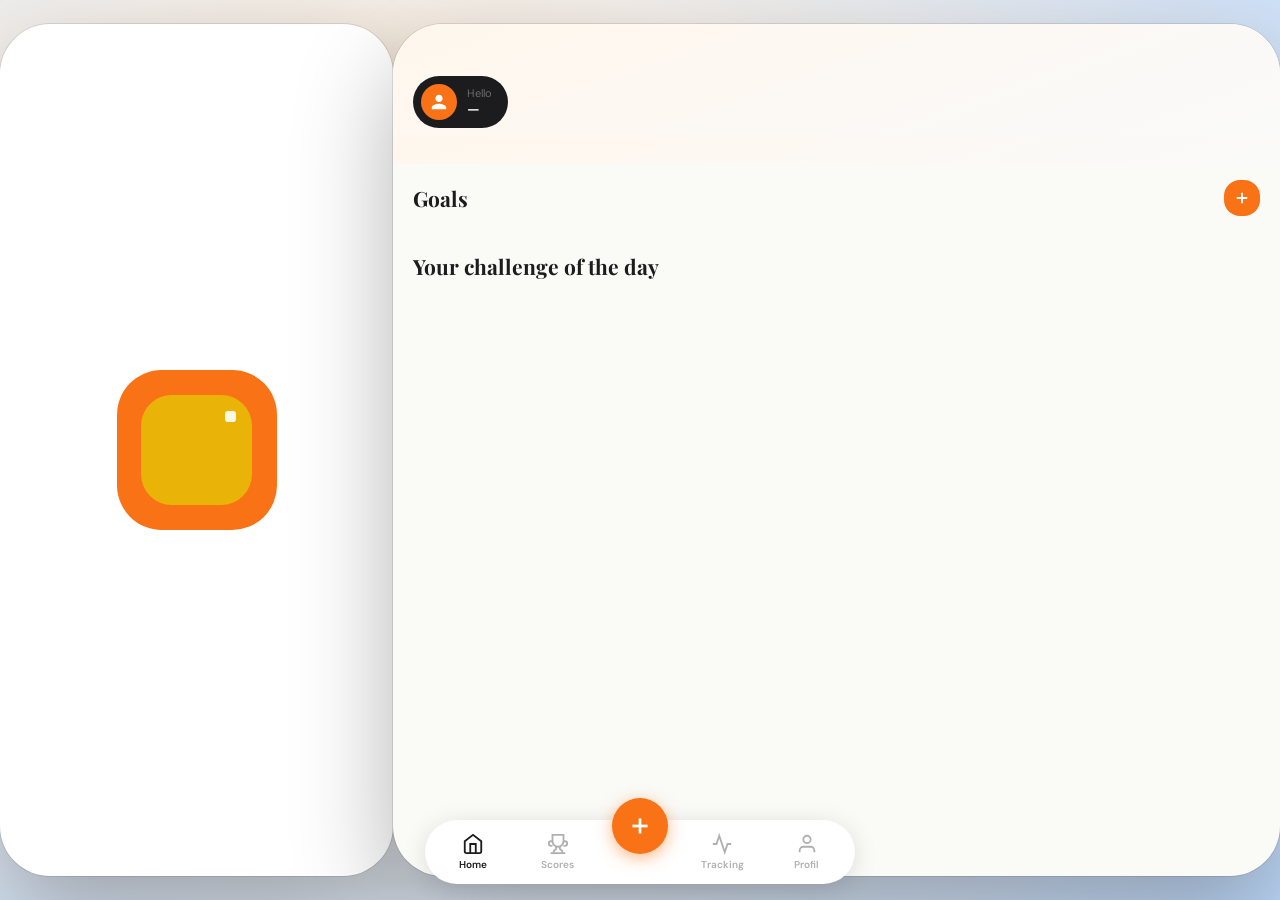
==== app/index.html @ 183f869c "Fix scroll Add tab + réorganisation formulaire challenge - Ordre : Nom → Suggestions → Type → Durée " ====
<!DOCTYPE html>
<html lang="fr">
<head>
  <meta charset="UTF-8"/>
  <meta name="viewport" content="width=device-width, initial-scale=1.0, maximum-scale=1.0, user-scalable=no"/>
  <title>Perfect Day</title>
  <link rel="icon" type="image/svg+xml" href="../favicon.svg"/>
  <link rel="preconnect" href="https://fonts.googleapis.com"/>
  <link rel="preconnect" href="https://fonts.gstatic.com" crossorigin/>
  <link href="https://fonts.googleapis.com/css2?family=Playfair+Display:ital,wght@0,700;1,400&family=DM+Sans:wght@400;500;600&display=swap" rel="stylesheet"/>
  <link rel="stylesheet" href="style.css"/>
</head>
<body>

  <!-- ── SPLASH ── -->
  <div id="splash" class="screen active">
    <div class="splash-sun">
      <div class="splash-inner"><div class="splash-dot"></div></div>
    </div>
  </div>

  <!-- ── ONBOARDING ── -->
  <div id="onboarding" class="screen">
    <div class="ob-wrap">
      <div class="ob-logo">
        <div class="mini-sun"><div class="mini-inner"><div class="mini-dot"></div></div></div>
        <span>Perfect day</span>
      </div>
      <h1 class="ob-title">What did you<br>want to track?</h1>
      <p class="ob-sub">Choose some challenges</p>
      <div class="cat-grid" id="cat-grid"></div>
      <div class="ob-name-row">
        <input type="text" id="ob-name" class="app-input" placeholder="Ton prénom"/>
      </div>
      <button class="btn-dark-full" id="ob-next" disabled>Commencer →</button>
    </div>
  </div>

  <!-- ── APP ── -->
  <div id="app" class="screen">

    <!-- HOME TAB -->
    <div id="tab-home" class="tab active">
      <div class="app-scroll">
        <div class="home-header">
          <div class="user-pill" id="user-pill">
            <div class="user-avatar">
              <svg width="18" height="18" viewBox="0 0 24 24" fill="currentColor"><path d="M12 12c2.7 0 4.8-2.1 4.8-4.8S14.7 2.4 12 2.4 7.2 4.5 7.2 7.2 9.3 12 12 12zm0 2.4c-3.2 0-9.6 1.6-9.6 4.8v2.4h19.2v-2.4c0-3.2-6.4-4.8-9.6-4.8z"/></svg>
            </div>
            <div>
              <div class="user-hello">Hello</div>
              <div class="user-name" id="user-name-display">—</div>
            </div>
          </div>
        </div>
        <div class="week-strip" id="week-strip"></div>
        <div class="section">
          <div class="section-row">
            <h2 class="section-title">Goals</h2>
            <button class="add-icon-btn" id="add-goal-btn">
              <svg width="18" height="18" viewBox="0 0 24 24" fill="none" stroke="currentColor" stroke-width="2.5"><line x1="12" y1="5" x2="12" y2="19"/><line x1="5" y1="12" x2="19" y2="12"/></svg>
            </button>
          </div>
          <div id="goals-list"></div>
        </div>
        <div class="section">
          <h2 class="section-title">Your challenge of the day</h2>
          <div id="challenges-home-list"></div>
        </div>
        <div style="height:90px"></div>
      </div>
    </div>

    <!-- ADD TAB -->
    <div id="tab-add" class="tab">
      <div class="app-scroll">
        <div class="add-header">
          <h2 class="page-title">Add a challenge</h2>
        </div>
        <div class="cat-grid" id="add-cat-grid"></div>
        <div id="add-form" class="add-form hidden">
          <!-- 1. Nom -->
          <h3 class="form-label">Nom du challenge</h3>
          <input type="text" id="new-name" class="app-input" placeholder="Ex: Méditation"/>
          <!-- 2. Suggestions -->
          <div id="add-suggestions" class="suggestions-wrap hidden"></div>
          <!-- 3. Type / sous-type -->
          <div id="add-subtype-wrap" class="hidden">
            <h3 class="form-label">Type</h3>
            <div class="subtype-chips" id="add-subtype-chips"></div>
          </div>
          <!-- 4. Durée optionnelle -->
          <div id="add-duration-wrap" class="hidden">
            <div class="dur-toggle-row">
              <h3 class="form-label">Durée par session</h3>
              <button type="button" class="dur-remove-btn" id="dur-remove">✕</button>
            </div>
            <div class="counter-row">
              <button type="button" class="counter-btn" id="dur-minus">−</button>
              <input type="number" class="counter-val" id="dur-val" value="20" min="1" max="240"/>
              <button type="button" class="counter-btn" id="dur-plus">+</button>
            </div>
            <div class="target-presets" id="dur-presets">
              <button class="preset-btn" data-mins="5">5 min</button>
              <button class="preset-btn" data-mins="10">10 min</button>
              <button class="preset-btn" data-mins="20">20 min</button>
              <button class="preset-btn" data-mins="30">30 min</button>
              <button class="preset-btn" data-mins="60">1 h</button>
            </div>
          </div>
          <button type="button" class="btn-add-opt hidden" id="dur-add-btn">+ Ajouter une durée</button>
          <!-- 5. Heure de coucher (sommeil uniquement) -->
          <div id="add-bedtime-wrap" class="hidden">
            <h3 class="form-label">Heure de coucher cible</h3>
            <input type="time" id="add-bedtime" class="app-input time-input" value="22:30"/>
          </div>
          <!-- 6. Jours cibles -->
          <h3 class="form-label">Jours cibles</h3>
          <div class="counter-row">
            <button type="button" class="counter-btn" id="t-minus">−</button>
            <input type="number" class="counter-val" id="t-val" value="365" min="1" max="3650"/>
            <button type="button" class="counter-btn" id="t-plus">+</button>
          </div>
          <div class="target-presets" id="t-presets">
            <button class="preset-btn" data-days="7">1 sem.</button>
            <button class="preset-btn" data-days="30">1 mois</button>
            <button class="preset-btn" data-days="365">1 an</button>
          </div>
          <button class="btn-orange-full" id="save-challenge">Ajouter le challenge</button>
        </div>
        <div style="height:120px"></div>
      </div>
    </div>

    <!-- SCORES TAB -->
    <div id="tab-scores" class="tab">
      <div class="app-scroll">
        <div class="add-header">
          <h2 class="page-title">Scoreboard</h2>
        </div>
        <div class="scoreboard-wrap">
          <div class="score-header">
            <div class="score-left">
              <div class="score-big" id="my-score-num">—</div>
              <div class="score-caption">Score global</div>
            </div>
            <button class="btn-share" id="share-score-btn">📤 Partager</button>
          </div>
          <div class="leaderboard-title">Classement</div>
          <div id="leaderboard"></div>
          <button class="btn-add-friend" id="add-friend-btn">+ Ajouter un ami</button>
        </div>
        <div style="height:90px"></div>
      </div>
    </div>

    <!-- TRACKING TAB -->
    <div id="tab-tracking" class="tab">
      <div class="app-scroll">
        <div class="add-header">
          <h2 class="page-title">Tracking</h2>
        </div>
        <div id="tracking-list"></div>
        <div style="height:90px"></div>
      </div>
    </div>

    <!-- PROFILE TAB -->
    <div id="tab-profile" class="tab">
      <div class="app-scroll">
        <div class="profile-wrap">
          <div class="profile-avatar-big">
            <svg width="40" height="40" viewBox="0 0 24 24" fill="white"><path d="M12 12c2.7 0 4.8-2.1 4.8-4.8S14.7 2.4 12 2.4 7.2 4.5 7.2 7.2 9.3 12 12 12zm0 2.4c-3.2 0-9.6 1.6-9.6 4.8v2.4h19.2v-2.4c0-3.2-6.4-4.8-9.6-4.8z"/></svg>
          </div>
          <div class="profile-name" id="profile-name-display">—</div>
          <div class="profile-stats" id="profile-stats"></div>
          <div class="profile-actions">
            <button class="btn-outline-sm" id="edit-name-btn">Modifier le prénom</button>
            <button class="btn-danger-sm" id="reset-btn">Réinitialiser</button>
          </div>
        </div>
      </div>
    </div>

    <!-- BOTTOM NAV -->
    <nav class="bottom-nav">
      <button class="nav-btn active" data-tab="tab-home">
        <svg width="22" height="22" viewBox="0 0 24 24" fill="none" stroke="currentColor" stroke-width="2"><path d="M3 9l9-7 9 7v11a2 2 0 0 1-2 2H5a2 2 0 0 1-2-2z"/><polyline points="9 22 9 12 15 12 15 22"/></svg>
        <span>Home</span>
      </button>
      <button class="nav-btn" data-tab="tab-scores">
        <svg width="22" height="22" viewBox="0 0 24 24" fill="none" stroke="currentColor" stroke-width="2"><path d="M6 9H4.5a2.5 2.5 0 0 0 0 5H6"/><path d="M18 9h1.5a2.5 2.5 0 0 1 0 5H18"/><path d="M4 22h16"/><path d="M10 14.66V17c0 .55-.47.98-.97 1.21C7.85 18.75 7 20.24 7 22"/><path d="M14 14.66V17c0 .55.47.98.97 1.21C16.15 18.75 17 20.24 17 22"/><path d="M18 2H6v7a6 6 0 0 0 12 0V2z"/></svg>
        <span>Scores</span>
      </button>
      <div class="nav-fab-slot">
        <button class="nav-fab" id="nav-fab">
          <svg width="26" height="26" viewBox="0 0 24 24" fill="none" stroke="white" stroke-width="2.5"><line x1="12" y1="5" x2="12" y2="19"/><line x1="5" y1="12" x2="19" y2="12"/></svg>
        </button>
      </div>
      <button class="nav-btn" data-tab="tab-tracking">
        <svg width="22" height="22" viewBox="0 0 24 24" fill="none" stroke="currentColor" stroke-width="2"><polyline points="22 12 18 12 15 21 9 3 6 12 2 12"/></svg>
        <span>Tracking</span>
      </button>
      <button class="nav-btn" data-tab="tab-profile">
        <svg width="22" height="22" viewBox="0 0 24 24" fill="none" stroke="currentColor" stroke-width="2"><path d="M20 21v-2a4 4 0 0 0-4-4H8a4 4 0 0 0-4 4v2"/><circle cx="12" cy="7" r="4"/></svg>
        <span>Profil</span>
      </button>
    </nav>
  </div>

  <!-- GOAL MODAL -->
  <div id="goal-modal" class="modal-overlay hidden">
    <div class="modal-sheet">
      <div class="modal-handle"></div>
      <h3 class="modal-title">Add a goal</h3>
      <div class="cat-grid small" id="goal-cat-grid"></div>
      <input type="text" id="goal-name" class="app-input" placeholder="Nom du goal"/>
      <div class="counter-row">
        <button type="button" class="counter-btn" id="g-minus">−</button>
        <input type="number" class="counter-val" id="g-val" value="365" min="1" max="3650"/>
        <button type="button" class="counter-btn" id="g-plus">+</button>
      </div>
      <div class="target-presets" id="g-presets">
        <button class="preset-btn" data-days="7">1 sem.</button>
        <button class="preset-btn" data-days="30">1 mois</button>
        <button class="preset-btn" data-days="365">1 an</button>
      </div>
      <button class="btn-orange-full" id="save-goal">Ajouter le goal</button>
      <button class="btn-ghost" id="close-modal">Annuler</button>
    </div>
  </div>

  <script src="app.js"></script>
</body>
</html>
---- app/style.css ----
/* ═══════════════════════════════════════
   PERFECT DAY — APP CSS
═══════════════════════════════════════ */

*, *::before, *::after { box-sizing: border-box; margin: 0; padding: 0; }

:root {
  --orange:   #F97316;
  --orange-d: #EA580C;
  --orange-l: #FED7AA;
  --yellow:   #EAB308;
  --yellow-l: #FEF08A;
  --amber:    #FBBF24;
  --cream:    #FEF9E7;
  --white:    #FFFFFF;
  --dark:     #1C1C1E;
  --dark2:    #2C2C2E;
  --gray:     #6B6B6B;
  --gray-l:   #EDE9E3;
  --bg:       #FFFFFF;
  --bg-off:    #FAFAF7;
  --bg-warm:   #F5F0EB;
  --bg-orange: #FFF5EE;
  --border:    #E8E4DD;

  --c-blue:   #2563EB; --c-blue-bg:   #BFDBFE;
  --c-green:  #16A34A; --c-green-bg:  #BBFFD5;
  --c-red:    #DC2626; --c-red-bg:    #FFC9C9;
  --c-yellow: #CA8A04; --c-yellow-bg: #FEF08A;
  --c-purple: #7C3AED; --c-purple-bg: #E9D5FF;
  --c-pink:   #DB2777; --c-pink-bg:   #FCE7F3;

  --font-serif: 'Playfair Display', Georgia, serif;
  --font-sans:  'DM Sans', system-ui, sans-serif;

  --r:    18px;
  --r-sm:  8px;
  --r-md: 16px;
  --r-lg: 24px;
  --r-xl: 36px;

  --shadow-sm: 0 2px 8px rgba(0,0,0,0.06);
  --shadow-md: 0 8px 24px rgba(0,0,0,0.08);
  --shadow-lg: 0 16px 48px rgba(0,0,0,0.10);

  --ease-out: cubic-bezier(.16,1,.3,1);
  --ease-spring: cubic-bezier(.34,1.56,.64,1);
  --dur-fast:  0.12s;
  --dur-base:  0.2s;
  --dur-slow:  0.35s;
}

html { height: 100%; }

body {
  height: 100%;
  font-family: var(--font-sans);
  background: var(--bg-warm);
  color: var(--dark);
  overflow: hidden;
  -webkit-font-smoothing: antialiased;
}

/* ══════════════════════════════════════════
   RESPONSIVE SHELL — phone frame on desktop
══════════════════════════════════════════ */
.screen {
  position: fixed;
  inset: 0;
  display: none;
  flex-direction: column;
}
.screen.active { display: flex; }

@media (min-width: 600px) {
  body { display: flex; align-items: center; justify-content: center; }

  .screen {
    position: relative;
    inset: auto;
    width: 393px;
    height: min(852px, 95vh);
    border-radius: 50px;
    overflow: hidden;
    box-shadow: 0 40px 100px rgba(0,0,0,0.3), 0 0 0 1px rgba(0,0,0,0.1);
    flex-shrink: 0;
  }
  .screen.active { display: flex; }

  body::before {
    content: '';
    position: fixed;
    inset: 0;
    background: radial-gradient(ellipse at 30% 40%, var(--orange-l) 0%, var(--bg-warm) 50%, var(--c-blue-bg) 100%);
    z-index: -1;
  }

  /* Sur desktop : pill ancré dans le cadre (position absolute sur #app) */
  .bottom-nav {
    position: absolute;
    left: 16px;
    right: 16px;
    bottom: 16px;
    width: auto;
    transform: none;
  }
}

/* ── SPLASH ── */
#splash {
  background: var(--white);
  align-items: center;
  justify-content: center;
}
.splash-sun {
  width: 160px; height: 160px;
  background: var(--orange);
  border-radius: 28%;
  display: flex; align-items: center; justify-content: center;
  animation: splash-pop 0.6s cubic-bezier(.34,1.56,.64,1) both;
}
.splash-inner {
  width: 69%; height: 69%;
  background: var(--yellow);
  border-radius: 28%;
  display: flex; align-items: flex-start; justify-content: flex-end;
  padding: 10%; box-sizing: border-box;
}
.splash-dot {
  width: 14%; height: 14%;
  background: var(--cream);
  border-radius: 28%; flex-shrink: 0;
}
@keyframes splash-pop {
  from { transform: scale(0.3) rotate(-10deg); opacity: 0; }
  to   { transform: scale(1)   rotate(0deg);   opacity: 1; }
}

/* ── ONBOARDING ── */
#onboarding {
  overflow-y: auto;
  background: var(--white);
}
.ob-wrap {
  max-width: 420px;
  width: 100%;
  margin: 0 auto;
  padding: 52px 24px 40px;
  display: flex;
  flex-direction: column;
  gap: 20px;
}
.ob-logo {
  display: flex; align-items: center; gap: 10px;
  font-family: var(--font-serif); font-weight: 700; font-size: 18px;
}
.mini-sun {
  width: 34px; height: 34px;
  background: var(--orange); border-radius: 28%;
  display: flex; align-items: center; justify-content: center;
}
.mini-inner {
  width: 69%; height: 69%; background: var(--yellow); border-radius: 28%;
  display: flex; align-items: flex-start; justify-content: flex-end;
  padding: 10%; box-sizing: border-box;
}
.mini-dot { width: 14%; height: 14%; background: var(--cream); border-radius: 28%; flex-shrink: 0; }

.ob-title {
  font-family: var(--font-serif);
  font-size: clamp(26px, 6vw, 38px);
  font-weight: 700; line-height: 1.1;
}
.ob-sub { font-size: 14px; color: var(--gray); margin-top: -10px; }
.ob-name-row { display: flex; flex-direction: column; gap: 8px; }

/* ── CATEGORY GRID ── */
.cat-grid {
  display: grid;
  grid-template-columns: repeat(3, 1fr);
  gap: 10px;
}
.cat-grid.small { grid-template-columns: repeat(4, 1fr); gap: 8px; }

.cat-item {
  background: var(--gray-l);
  border-radius: 16px;
  padding: 14px 8px;
  display: flex; flex-direction: column; align-items: center; gap: 6px;
  cursor: pointer;
  border: 2.5px solid transparent;
  transition: all 0.15s;
  user-select: none;
}
.cat-item:hover { transform: scale(1.03); }
.cat-item.selected { background: var(--orange-l); border-color: var(--orange); }
.cat-item .cat-emoji { font-size: 24px; }
.cat-item .cat-name  { font-size: 11px; font-weight: 600; text-align: center; }

/* ── INPUTS ── */
.app-input {
  width: 100%;
  padding: 14px 16px;
  border: 2px solid var(--border);
  border-radius: var(--r);
  font-size: 15px;
  font-family: var(--font-sans);
  outline: none;
  background: var(--white);
  transition: border-color 0.15s, box-shadow 0.15s;
}
.app-input:focus {
  border-color: var(--orange);
  box-shadow: 0 0 0 3px rgba(249,115,22,0.15);
}

/* ── BUTTONS ── */
.btn-dark-full {
  width: 100%; padding: 16px;
  background: var(--dark); color: var(--white);
  border: none; border-radius: var(--r);
  font-size: 16px; font-weight: 600; font-family: var(--font-sans);
  cursor: pointer;
  transition: background 0.15s, opacity 0.15s, transform 0.1s;
}
.btn-dark-full:disabled { opacity: 0.35; cursor: not-allowed; }
.btn-dark-full:not(:disabled):hover { background: var(--dark2); }
.btn-dark-full:not(:disabled):active { transform: scale(0.98); }

.btn-orange-full {
  width: 100%; padding: 16px;
  background: var(--orange); color: var(--white);
  border: none; border-radius: var(--r);
  font-size: 16px; font-weight: 600; font-family: var(--font-sans);
  cursor: pointer;
  transition: background 0.15s, transform 0.1s;
}
.btn-orange-full:hover  { background: var(--orange-d); }
.btn-orange-full:active { transform: scale(0.98); }

.btn-ghost {
  width: 100%; padding: 14px;
  background: transparent; color: var(--gray);
  border: none; font-size: 15px; font-family: var(--font-sans); cursor: pointer;
}
.btn-outline-sm {
  padding: 10px 20px; background: transparent; color: var(--dark);
  border: 2px solid var(--dark); border-radius: var(--r-md);
  font-size: 14px; font-family: var(--font-sans); cursor: pointer;
  transition: all 0.15s;
}
.btn-outline-sm:hover { background: var(--dark); color: white; }
.btn-danger-sm {
  padding: 10px 20px; background: transparent; color: var(--c-red);
  border: 2px solid var(--c-red); border-radius: var(--r-md);
  font-size: 14px; font-family: var(--font-sans); cursor: pointer;
  transition: all 0.15s;
}
.btn-danger-sm:hover { background: var(--c-red); color: white; }

/* ══════════════════════════════════════════
   APP SHELL
══════════════════════════════════════════ */
#app {
  display: flex;
  flex: 1;
  flex-direction: column;
  background: var(--bg-off);
  position: relative;
  overflow: hidden;
  min-height: 0;
}
.tab {
  display: none; flex: 1; min-height: 0; flex-direction: column;
}
.tab.active { display: flex; }
.app-scroll {
  flex: 1;
  min-height: 0;
  overflow-y: auto;
  -webkit-overflow-scrolling: touch;
}
.app-scroll::-webkit-scrollbar { width: 0; }

/* ── HOME HEADER ── */
.home-header {
  padding: 52px 20px 8px;
  background: linear-gradient(160deg, #FFF7ED 0%, #FAFAFA 100%);
}
.user-pill {
  display: inline-flex; align-items: center; gap: 10px;
  background: var(--dark); color: var(--white);
  border-radius: 50px;
  padding: 8px 16px 8px 8px;
}
.user-avatar {
  width: 36px; height: 36px;
  background: var(--orange); border-radius: 50%;
  display: flex; align-items: center; justify-content: center; color: white;
}
.user-hello { font-size: 11px; color: var(--gray); }
.user-name  { font-size: 14px; font-weight: 600; }

/* ── WEEK STRIP ── */
.week-strip {
  display: flex; gap: 6px;
  padding: 14px 20px;
  overflow-x: auto;
  background: linear-gradient(160deg, #FFF7ED 0%, #FAFAFA 100%);
}
.week-strip::-webkit-scrollbar { display: none; }
.day-pill {
  display: flex; flex-direction: column; align-items: center; gap: 4px;
  min-width: 42px;
}
.day-letter { font-size: 11px; font-weight: 600; color: var(--gray); text-transform: uppercase; }
.day-num {
  width: 38px; height: 38px; border-radius: 50%;
  background: var(--dark); color: white;
  display: flex; align-items: center; justify-content: center;
  font-size: 13px; font-weight: 700;
}
.day-pill.today .day-num {
  background: var(--orange);
  box-shadow: 0 4px 12px rgba(249,115,22,0.4);
}
.day-pill.past .day-num { background: var(--gray-l); color: var(--gray); }

/* ── SECTIONS ── */
.section { padding: 16px 20px 8px; }
.section-row {
  display: flex; align-items: center; justify-content: space-between;
  margin-bottom: 12px;
}
.section-title {
  font-family: var(--font-serif);
  font-size: 21px; font-weight: 700;
  margin-bottom: 12px;
}
.section-row .section-title { margin-bottom: 0; }
.add-icon-btn {
  width: 36px; height: 36px;
  background: var(--orange); color: white;
  border: none; border-radius: var(--r-md);
  cursor: pointer; display: flex; align-items: center; justify-content: center;
  transition: background 0.15s, transform 0.1s;
}
.add-icon-btn:hover  { background: var(--orange-d); }
.add-icon-btn:active { transform: scale(0.92); }

/* ══════════════════════════════════════════
   CHALLENGE CARDS — flashy colors
══════════════════════════════════════════ */
.challenge-row {
  position: relative;
  border-radius: 16px;
  overflow: hidden;
  margin-bottom: 10px;
}
.challenge-swipe-del {
  position: absolute;
  right: 0; top: 0; bottom: 0;
  width: 80px; display: flex;
}
.ch-del-btn {
  flex: 1; border: none; cursor: pointer;
  background: var(--c-red); color: white;
  display: flex; flex-direction: column;
  align-items: center; justify-content: center; gap: 3px;
  font-family: var(--font-sans); font-size: 11px; font-weight: 700;
  transition: filter 0.15s;
}
.ch-del-btn:hover { filter: brightness(0.9); }
.ch-del-icon { font-size: 18px; line-height: 1; }

.challenge-card {
  display: flex; align-items: center; gap: 12px;
  padding: 14px 16px;
  border-radius: 16px;
  margin-bottom: 0;
  transition: transform 0.28s var(--ease-out), box-shadow 0.12s;
  cursor: default;
  position: relative;
  overflow: hidden;
  will-change: transform;
}
.challenge-card:active { transform: scale(0.98); }

/* Fill layer — grows left to right via --fill CSS variable */
.challenge-card::before {
  content: '';
  position: absolute;
  left: 0; top: 0; bottom: 0;
  width: var(--fill, 0%);
  opacity: 0.32;
  transition: width 0.6s cubic-bezier(0.34, 1.4, 0.64, 1);
  pointer-events: none;
  z-index: 0;
}
.challenge-card > * { position: relative; z-index: 1; }

.challenge-card.color-blue   { background: var(--c-blue-bg);   }
.challenge-card.color-green  { background: var(--c-green-bg);  }
.challenge-card.color-red    { background: var(--c-red-bg);    }
.challenge-card.color-yellow { background: var(--c-yellow-bg); }
.challenge-card.color-purple { background: var(--c-purple-bg); }
.challenge-card.color-pink   { background: var(--c-pink-bg);   }
.challenge-card.done-today   { background: var(--c-green-bg); box-shadow: 0 0 0 2px var(--c-green); }
.challenge-card.is-complete  { background: var(--c-green-bg); box-shadow: 0 0 0 2px var(--c-green); }

.challenge-card.color-blue::before   { background: var(--c-blue);   }
.challenge-card.color-green::before  { background: var(--c-green);  }
.challenge-card.color-red::before    { background: var(--c-red);    }
.challenge-card.color-yellow::before { background: var(--c-yellow); }
.challenge-card.color-purple::before { background: var(--c-purple); }
.challenge-card.color-pink::before   { background: var(--c-pink);   }
.challenge-card.done-today::before   { background: var(--c-green);  }
.challenge-card.is-complete::before  { background: var(--c-green);  }

.ch-complete-badge { font-size: 20px; flex-shrink: 0; }

.ch-avatar {
  width: 44px; height: 44px;
  border-radius: 50%;
  background: rgba(0,0,0,0.1);
  display: flex; align-items: center; justify-content: center;
  font-size: 20px; flex-shrink: 0;
}
.ch-info { flex: 1; min-width: 0; }
.ch-name { font-size: 15px; font-weight: 700; }
.ch-subtitle { font-size: 11px; color: rgba(0,0,0,0.5); margin-top: 1px; font-weight: 500; }
.ch-prog { font-size: 12px; color: rgba(0,0,0,0.45); margin-top: 2px; }
.ch-action {
  width: 38px; height: 38px;
  border-radius: 50%;
  border: 2.5px solid rgba(0,0,0,0.2);
  background: rgba(255,255,255,0.6);
  display: flex; align-items: center; justify-content: center;
  cursor: pointer;
  font-size: 12px; font-weight: 800; color: rgba(0,0,0,0.5);
  flex-shrink: 0;
  transition: all 0.15s;
}
.ch-action.done {
  background: var(--dark);
  border-color: var(--dark);
  color: white;
}
.ch-action:not(.done):hover {
  background: rgba(255,255,255,0.9);
  transform: scale(1.1);
}

/* ── GOAL CARDS ── */
.goal-row {
  position: relative;
  border-radius: 16px;
  overflow: hidden;
  margin-bottom: 10px;
}

/* Swipe-reveal action buttons (hidden behind the card) */
.goal-swipe-actions {
  position: absolute;
  right: 0; top: 0; bottom: 0;
  width: 130px;
  display: flex;
}
.goal-swipe-pause,
.goal-swipe-delete {
  flex: 1;
  display: flex; flex-direction: column;
  align-items: center; justify-content: center;
  gap: 3px; border: none; cursor: pointer;
  font-family: var(--font-sans); font-size: 11px; font-weight: 700;
  color: white; letter-spacing: 0.02em;
  transition: filter 0.15s;
}
.goal-swipe-pause  { background: var(--c-yellow); }
.goal-swipe-delete { background: var(--c-red); }
.goal-swipe-pause:hover  { filter: brightness(0.9); }
.goal-swipe-delete:hover { filter: brightness(0.9); }
.goal-swipe-icon { font-size: 18px; line-height: 1; }

.goal-card {
  display: flex; align-items: center; gap: 12px;
  padding: 14px 16px;
  border-radius: 16px; margin-bottom: 0;
  background: white;
  border: none;
  border-left: 5px solid var(--orange);
  box-shadow: var(--shadow-sm);
  position: relative;
  overflow: hidden;
  transform: translateX(0);
  transition: transform 0.28s var(--ease-out);
  will-change: transform;
}
/* Fill layer — same pattern as challenge-card */
.goal-card::before {
  content: '';
  position: absolute; left: 0; top: 0; bottom: 0;
  width: var(--fill, 0%);
  opacity: 0.28;
  transition: width 0.55s cubic-bezier(0.34, 1.4, 0.64, 1);
  pointer-events: none; z-index: 0;
}
.goal-card > * { position: relative; z-index: 1; }

/* Category colours — same palette as challenge cards */
.goal-card.color-blue   { background: var(--c-blue-bg);   border-left-color: var(--c-blue); }
.goal-card.color-green  { background: var(--c-green-bg);  border-left-color: var(--c-green); }
.goal-card.color-red    { background: var(--c-red-bg);    border-left-color: var(--c-red); }
.goal-card.color-yellow { background: var(--c-yellow-bg); border-left-color: var(--c-yellow); }
.goal-card.color-purple { background: var(--c-purple-bg); border-left-color: var(--c-purple); }
.goal-card.color-pink   { background: var(--c-pink-bg);   border-left-color: var(--c-pink); }

.goal-card.color-blue::before   { background: var(--c-blue); }
.goal-card.color-green::before  { background: var(--c-green); }
.goal-card.color-red::before    { background: var(--c-red); }
.goal-card.color-yellow::before { background: var(--c-yellow); }
.goal-card.color-purple::before { background: var(--c-purple); }
.goal-card.color-pink::before   { background: var(--c-pink); }

.goal-card.color-blue   .goal-action { background: var(--c-blue); }
.goal-card.color-green  .goal-action { background: var(--c-green); }
.goal-card.color-red    .goal-action { background: var(--c-red); }
.goal-card.color-yellow .goal-action { background: var(--c-yellow); }
.goal-card.color-purple .goal-action { background: var(--c-purple); }
.goal-card.color-pink   .goal-action { background: var(--c-pink); }

.goal-row.is-paused .goal-card::before  { background: var(--c-yellow); }
.goal-row.is-complete .goal-card::before { background: var(--c-green); }
.goal-emoji { font-size: 22px; flex-shrink: 0; }
.goal-info  { flex: 1; min-width: 0; }
.goal-name  { font-size: 15px; font-weight: 700; }
.goal-prog  { font-size: 12px; color: var(--gray); margin-top: 2px; }
.goal-action {
  width: 34px; height: 34px; border-radius: 50%;
  border: none; color: white;
  font-size: 13px; font-weight: 800;
  cursor: pointer; display: flex; align-items: center; justify-content: center;
  flex-shrink: 0; transition: opacity 0.15s, transform 0.15s;
}
.goal-action:hover { opacity: 0.8; transform: scale(1.08); }
.goal-card.paused .goal-name,
.goal-card.paused .goal-prog { color: var(--gray); }

/* Paused goal — card click resumes, swipe shows only Delete */
.goal-row.is-paused .goal-swipe-pause { display: none; }
.goal-row.is-paused .goal-card {
  cursor: pointer;
  border-left-color: var(--c-yellow) !important;
  background: #FFFBEB !important;
  opacity: 0.75;
}

/* Completed goal — no pause option, only Delete */
.goal-row.is-complete .goal-swipe-pause { display: none; }
.goal-row.is-complete .goal-card {
  border-left-color: var(--c-green) !important;
  background: var(--c-green-bg) !important;
  cursor: default;
}
.goal-complete-badge {
  font-size: 20px; flex-shrink: 0;
}

/* Toast */
.toast {
  position: absolute;
  bottom: 90px; left: 50%;
  transform: translateX(-50%) translateY(0);
  background: var(--dark); color: white;
  padding: 11px 22px; border-radius: 50px;
  font-size: 14px; font-weight: 600;
  opacity: 0; z-index: 200; white-space: nowrap; pointer-events: none;
}
.toast.show { animation: toastSpring 0.5s cubic-bezier(0.34,1.56,0.64,1) forwards; }
.toast.hide { animation: toastOut 0.28s ease-in forwards; }


.btn-add-first-goal {
  width: 100%; padding: 16px;
  background: var(--dark); color: white;
  border: none; border-radius: var(--r-lg);
  font-family: var(--font-sans); font-size: 16px; font-weight: 600;
  cursor: pointer; letter-spacing: 0.01em;
  transition: background 0.15s, transform 0.1s;
}
.btn-add-first-goal:hover { background: var(--dark2); transform: scale(0.99); }

.empty-state {
  text-align: center; padding: 28px 20px;
  color: var(--gray); font-size: 14px;
  background: var(--gray-l); border-radius: 16px;
  border: 2px dashed var(--border);
}

/* ── ADD TAB ── */
.add-header { padding: 52px 20px 16px; }
.page-title { font-family: var(--font-serif); font-size: 28px; font-weight: 700; }
.add-form {
  padding: 0 20px;
  display: flex; flex-direction: column; gap: 16px;
}
.add-form.hidden { display: none; }
.form-label { font-size: 14px; font-weight: 700; color: var(--gray); text-transform: uppercase; letter-spacing: 0.05em; }
#add-cat-grid { padding: 0 20px 16px; }

/* ── COUNTER ── */
.counter-row {
  display: flex; align-items: center;
  justify-content: center; gap: 28px;
  padding: 8px 0;
}
.counter-btn {
  width: 48px; height: 48px; border-radius: 50%;
  border: none; background: var(--gray-l);
  font-size: 24px; cursor: pointer;
  display: flex; align-items: center; justify-content: center;
  transition: background 0.15s, transform 0.1s;
  font-weight: 300;
}
.counter-btn:hover  { background: var(--border); }
.counter-btn:active { transform: scale(0.9); }
.counter-val {
  font-family: var(--font-serif);
  font-size: 48px; font-weight: 700;
  width: 120px; text-align: center;
  color: var(--orange);
  border: none; background: transparent; outline: none;
  -moz-appearance: textfield;
}
.counter-val::-webkit-inner-spin-button,
.counter-val::-webkit-outer-spin-button { -webkit-appearance: none; }

.target-presets {
  display: flex;
  gap: 8px;
  justify-content: center;
  margin-top: -4px;
  padding-bottom: 4px;
}
.preset-btn {
  padding: 6px 16px;
  background: var(--gray-l);
  border: 1.5px solid transparent;
  border-radius: 20px;
  font-size: 13px; font-weight: 600;
  font-family: var(--font-sans);
  color: var(--dark);
  cursor: pointer;
  transition: background 0.15s, color 0.15s, border-color 0.15s;
}
.preset-btn:hover { background: var(--orange-l); color: var(--orange-d); }
.preset-btn.active { background: var(--orange-l); border-color: var(--orange); color: var(--orange-d); }

/* ══════════════════════════════════════════
   TRACKING — flashy progress cards
══════════════════════════════════════════ */
.tracking-card {
  margin: 0 20px 16px;
  border-radius: 20px; overflow: hidden;
  box-shadow: 0 4px 20px rgba(0,0,0,0.08);
}
.tracking-header {
  padding: 16px 18px;
  display: flex; align-items: center; gap: 12px;
  background: var(--dark); color: white;
}
.tracking-emoji { font-size: 22px; }
.tracking-name  { font-size: 16px; font-weight: 700; flex: 1; }
.tracking-pct   { font-size: 14px; font-weight: 700; color: var(--orange); }
.tracking-body  { padding: 18px; background: white; }
.progress-bar-big {
  height: 12px; background: var(--gray-l);
  border-radius: 6px; overflow: hidden; margin-bottom: 14px;
}
.progress-bar-fill {
  height: 100%; border-radius: 6px;
  background: linear-gradient(90deg, var(--orange) 0%, var(--amber) 100%);
  transition: width 0.6s ease;
}
.tracking-stats {
  display: grid; grid-template-columns: 1fr 1fr 1fr;
  gap: 10px;
}
.tracking-stat {
  background: var(--gray-l);
  border-radius: 12px; padding: 12px;
  text-align: center;
}
.tracking-stat-num {
  font-family: var(--font-serif);
  font-size: 22px; font-weight: 700; color: var(--dark);
  display: block;
}
.tracking-stat-label {
  font-size: 10px; color: var(--gray);
  text-transform: uppercase; letter-spacing: 0.05em;
  margin-top: 2px; display: block;
}

/* ══════════════════════════════════════════
   PROFILE
══════════════════════════════════════════ */
.profile-wrap {
  padding: 56px 24px 40px;
  display: flex; flex-direction: column; align-items: center; gap: 16px;
}
.profile-avatar-big {
  width: 88px; height: 88px; border-radius: 50%;
  background: linear-gradient(135deg, var(--orange) 0%, var(--amber) 100%);
  display: flex; align-items: center; justify-content: center;
  box-shadow: 0 8px 24px rgba(249,115,22,0.35);
}
.profile-name {
  font-family: var(--font-serif);
  font-size: 28px; font-weight: 700;
}
.profile-stats {
  display: grid; grid-template-columns: 1fr 1fr 1fr;
  gap: 12px; width: 100%; margin: 8px 0;
}
.stat-box {
  border-radius: 16px; padding: 18px 12px;
  text-align: center;
}
.stat-box:nth-child(1) { background: var(--c-blue-bg); }
.stat-box:nth-child(2) { background: var(--c-green-bg); }
.stat-box:nth-child(3) { background: var(--c-yellow-bg); }
.stat-num {
  font-family: var(--font-serif);
  font-size: 28px; font-weight: 700; color: var(--dark);
}
.stat-label { font-size: 11px; color: var(--gray); margin-top: 4px; font-weight: 600; }
.profile-actions { display: flex; flex-direction: column; gap: 10px; width: 100%; margin-top: 8px; }

/* ── SCOREBOARD ── */
.scoreboard-wrap {
  margin: 20px 16px 0;
  background: var(--bg-off); border-radius: 24px;
  padding: 20px;
}
.score-header {
  display: flex; align-items: center; justify-content: space-between; margin-bottom: 20px;
}
.score-left {}
.score-big {
  font-family: var(--font-serif); font-size: 42px; font-weight: 700;
  color: var(--dark); line-height: 1;
}
.score-caption { font-size: 11px; color: var(--gray); font-weight: 600; margin-top: 2px; text-transform: uppercase; letter-spacing: 0.05em; }
.btn-share {
  background: var(--dark); color: white;
  border: none; border-radius: var(--r-lg);
  padding: 10px 16px; font-family: var(--font-sans);
  font-size: 13px; font-weight: 600; cursor: pointer;
  transition: opacity 0.15s, transform 0.1s;
}
.btn-share:active { transform: scale(0.96); }
.leaderboard-title {
  font-size: 12px; font-weight: 700; color: var(--gray);
  text-transform: uppercase; letter-spacing: 0.06em; margin-bottom: 10px;
}
.leaderboard { display: flex; flex-direction: column; gap: 8px; }
.friend-row {
  display: flex; align-items: center; gap: 12px;
  background: white; border-radius: 14px;
  padding: 12px 16px; box-shadow: var(--shadow-sm);
}
.friend-row.is-me { background: var(--orange-l); }
.friend-rank { font-size: 20px; flex-shrink: 0; width: 28px; text-align: center; }
.friend-name { flex: 1; font-size: 15px; font-weight: 600; }
.friend-score { font-family: var(--font-serif); font-size: 18px; font-weight: 700; color: var(--dark); }
.friend-score-bar {
  width: 100%; height: 4px; background: var(--gray-l);
  border-radius: 2px; margin-top: 4px; overflow: hidden;
}
.friend-score-fill { height: 100%; background: var(--orange); border-radius: 2px; }
.friend-detail { flex: 1; }
.friend-sub { font-size: 11px; color: var(--gray); margin-top: 2px; }
.no-friends-msg {
  text-align: center; color: var(--gray);
  font-size: 14px; padding: 16px 0;
}
.btn-add-friend {
  width: 100%; margin-top: 12px;
  background: transparent; color: var(--dark);
  border: 2px dashed var(--border); border-radius: var(--r-lg);
  padding: 12px; font-family: var(--font-sans);
  font-size: 14px; font-weight: 600; cursor: pointer;
  transition: border-color 0.15s, background 0.15s;
}
.btn-add-friend:hover { border-color: var(--orange); background: var(--orange-l); }

/* ── CHALLENGE SUGGESTIONS & SUBTYPES ── */
.suggestions-wrap {
  padding: 0 20px 4px;
  display: flex; flex-wrap: wrap; gap: 8px;
}
.suggestion-chip {
  background: white; border: 1.5px solid var(--border);
  border-radius: 20px; padding: 7px 14px;
  font-family: var(--font-sans); font-size: 13px; font-weight: 500;
  cursor: pointer; transition: border-color 0.15s, background 0.15s, transform 0.1s;
  white-space: nowrap;
}
.suggestion-chip:hover  { border-color: var(--orange); background: var(--orange-l); }
.suggestion-chip:active { transform: scale(0.95); }

.subtype-chips {
  display: flex; flex-wrap: wrap; gap: 8px; margin-bottom: 4px;
}
.subtype-chip {
  background: var(--bg-off); border: 2px solid transparent;
  border-radius: 20px; padding: 6px 14px;
  font-family: var(--font-sans); font-size: 13px; font-weight: 600;
  cursor: pointer; transition: all 0.15s;
}
.subtype-chip:hover  { border-color: var(--orange); }
.subtype-chip.active { background: var(--orange-l); border-color: var(--orange); color: var(--orange-d); }

/* Time input */
.time-input { font-size: 22px !important; text-align: center; letter-spacing: 2px; }

/* Durée optionnelle */
.btn-add-opt {
  background: none; border: 1.5px dashed var(--gray-l);
  border-radius: 12px; padding: 10px 16px;
  font-family: var(--font-sans); font-size: 13px; font-weight: 600;
  color: var(--gray); cursor: pointer; text-align: left;
  transition: border-color 0.15s, color 0.15s;
}
.btn-add-opt:hover { border-color: var(--orange); color: var(--orange); }
.dur-toggle-row {
  display: flex; align-items: center; justify-content: space-between;
}
.dur-remove-btn {
  background: none; border: none; cursor: pointer;
  color: var(--gray); font-size: 14px; padding: 2px 6px;
  border-radius: 8px; transition: color 0.15s;
}
.dur-remove-btn:hover { color: var(--c-red); }

/* ── BOTTOM NAV — pill flottant ── */
.bottom-nav {
  position: fixed;
  bottom: 16px;
  left: 50%;
  transform: translateX(-50%);
  width: calc(100% - 32px);
  max-width: 430px;
  height: 64px;
  background: #fff;
  border-radius: 36px;
  box-shadow: 0 4px 24px rgba(0,0,0,0.12);
  display: flex;
  align-items: center;
  justify-content: space-around;
  padding: 0 6px;
  z-index: 100;
  overflow: visible;
}
.nav-btn {
  flex: 1; background: none; border: none;
  padding: 6px 2px; cursor: pointer;
  display: flex; flex-direction: column; align-items: center; gap: 3px;
  color: #B0B0B0;
  font-family: var(--font-sans); font-size: 10px; font-weight: 600;
  transition: color 0.15s, transform 0.1s;
}
.nav-btn.active { color: var(--dark); }
.nav-btn:active { transform: scale(0.92); }

/* FAB slot */
.nav-fab-slot {
  flex: 1;
  display: flex;
  align-items: center;
  justify-content: center;
}
.nav-fab {
  position: absolute;
  top: -22px;
  left: 50%;
  transform: translateX(-50%);
  width: 56px;
  height: 56px;
  border-radius: 50%;
  background: var(--orange);
  border: none;
  cursor: pointer;
  display: flex;
  align-items: center;
  justify-content: center;
  box-shadow: 0 4px 16px rgba(249,115,22,0.5);
  transition: transform 0.15s, box-shadow 0.15s;
  z-index: 101;
}
.nav-fab:active { transform: translateX(-50%) scale(0.9); box-shadow: 0 2px 8px rgba(249,115,22,0.35); }

/* ── GOAL MODAL ── */
.modal-overlay {
  position: absolute;
  inset: 0;
  background: rgba(0,0,0,0.45);
  display: flex; align-items: flex-end;
  z-index: 100;
  animation: fade-in 0.2s;
}
.modal-overlay.hidden { display: none; }
.modal-sheet {
  background: var(--white);
  border-radius: 28px 28px 0 0;
  padding: 20px 24px max(32px, env(safe-area-inset-bottom));
  width: 100%;
  display: flex; flex-direction: column; gap: 14px;
  animation: slide-up 0.3s cubic-bezier(.34,1.56,.64,1);
}
.modal-handle {
  width: 44px; height: 5px;
  background: var(--border); border-radius: 3px;
  margin: 0 auto 6px;
}
.modal-title { font-family: var(--font-serif); font-size: 24px; font-weight: 700; }
#goal-cat-grid { gap: 8px; }

@keyframes fade-in  { from { opacity: 0; } to { opacity: 1; } }
@keyframes slide-up { from { transform: translateY(100%); } to { transform: translateY(0); } }

/* ── SATISFYING ANIMATIONS ── */
/* Shine sweep on fill update */
.challenge-card::after,
.goal-card::after {
  content: '';
  position: absolute; top: 0; bottom: 0; left: 0;
  width: 35%; transform: translateX(-200%);
  background: linear-gradient(90deg, transparent, rgba(255,255,255,0.55), transparent);
  pointer-events: none; z-index: 2;
}
.challenge-card.anim-shine::after,
.goal-card.anim-shine::after {
  animation: fillShine 0.52s cubic-bezier(0.22,1,0.36,1) forwards;
}
@keyframes fillShine {
  from { transform: translateX(-200%); }
  to   { transform: translateX(400%); }
}

@keyframes floatUp {
  0%   { opacity: 1; transform: translate(-50%, 0) scale(1.1); }
  100% { opacity: 0; transform: translate(-50%, -56px) scale(0.6); }
}
@keyframes confettiFly {
  0%   { opacity: 1; transform: translate(0,0) scale(1) rotate(0deg); }
  100% { opacity: 0; transform: translate(var(--tx),var(--ty)) scale(0) rotate(var(--tr)); }
}
@keyframes pulsRing {
  0%   { box-shadow: 0 0 0 0 var(--ring-col, rgba(22,163,74,.55)); }
  65%  { box-shadow: 0 0 0 20px transparent; }
  100% { box-shadow: 0 0 0 0 transparent; }
}
@keyframes fadeSlideUp {
  from { opacity: 0; transform: translateY(16px); }
  to   { opacity: 1; transform: translateY(0); }
}
@keyframes checkIn {
  0%   { transform: scale(0) rotate(-20deg); opacity: 0; }
  60%  { transform: scale(1.28) rotate(6deg); opacity: 1; }
  80%  { transform: scale(0.91) rotate(-2deg); }
  100% { transform: scale(1) rotate(0deg); }
}
@keyframes toastSpring {
  0%   { opacity: 0; transform: translateX(-50%) translateY(22px) scale(0.78); }
  55%  { opacity: 1; transform: translateX(-50%) translateY(-5px) scale(1.05); }
  80%  { transform: translateX(-50%) translateY(2px) scale(0.98); }
  100% { opacity: 1; transform: translateX(-50%) translateY(0) scale(1); }
}
@keyframes toastOut {
  from { opacity: 1; transform: translateX(-50%) translateY(0) scale(1); }
  to   { opacity: 0; transform: translateX(-50%) translateY(16px) scale(0.86); }
}

/* Physical button press */
.goal-action:active             { transform: scale(0.76) !important; transition: transform 0.07s !important; }
.ch-action:not(.done):active    { transform: scale(0.76) !important; transition: transform 0.07s !important; }

/* ✓ bounces in when challenge/goal is completed (new DOM element) */
.ch-action.done                 { animation: checkIn 0.42s cubic-bezier(0.34,1.56,0.64,1) both; }
.goal-complete-badge            { animation: checkIn 0.5s cubic-bezier(0.34,1.56,0.64,1) 0.08s both; }
.ch-complete-badge              { animation: checkIn 0.5s cubic-bezier(0.34,1.56,0.64,1) 0.08s both; }

/* Pulse ring (toggled via JS on completion) */
.anim-ring                      { animation: pulsRing 0.75s ease-out forwards; }

/* Floating "+1" label (injected by JS) */
.float-label {
  position: fixed;
  font-family: var(--font-sans); font-weight: 900; font-size: 18px;
  color: white; text-shadow: 0 2px 10px rgba(0,0,0,0.28);
  pointer-events: none; z-index: 9999;
  animation: floatUp 0.72s cubic-bezier(0.22,1,0.36,1) forwards;
}

/* Confetti dots (injected by JS) */
.confetti-bit {
  position: fixed; width: 10px; height: 10px;
  pointer-events: none; z-index: 9998;
  animation: confettiFly 0.65s cubic-bezier(0.22,1,0.36,1) forwards;
}

/* ── LISTS ── */
#all-challenges-list,
#tracking-list { padding: 0 20px; }
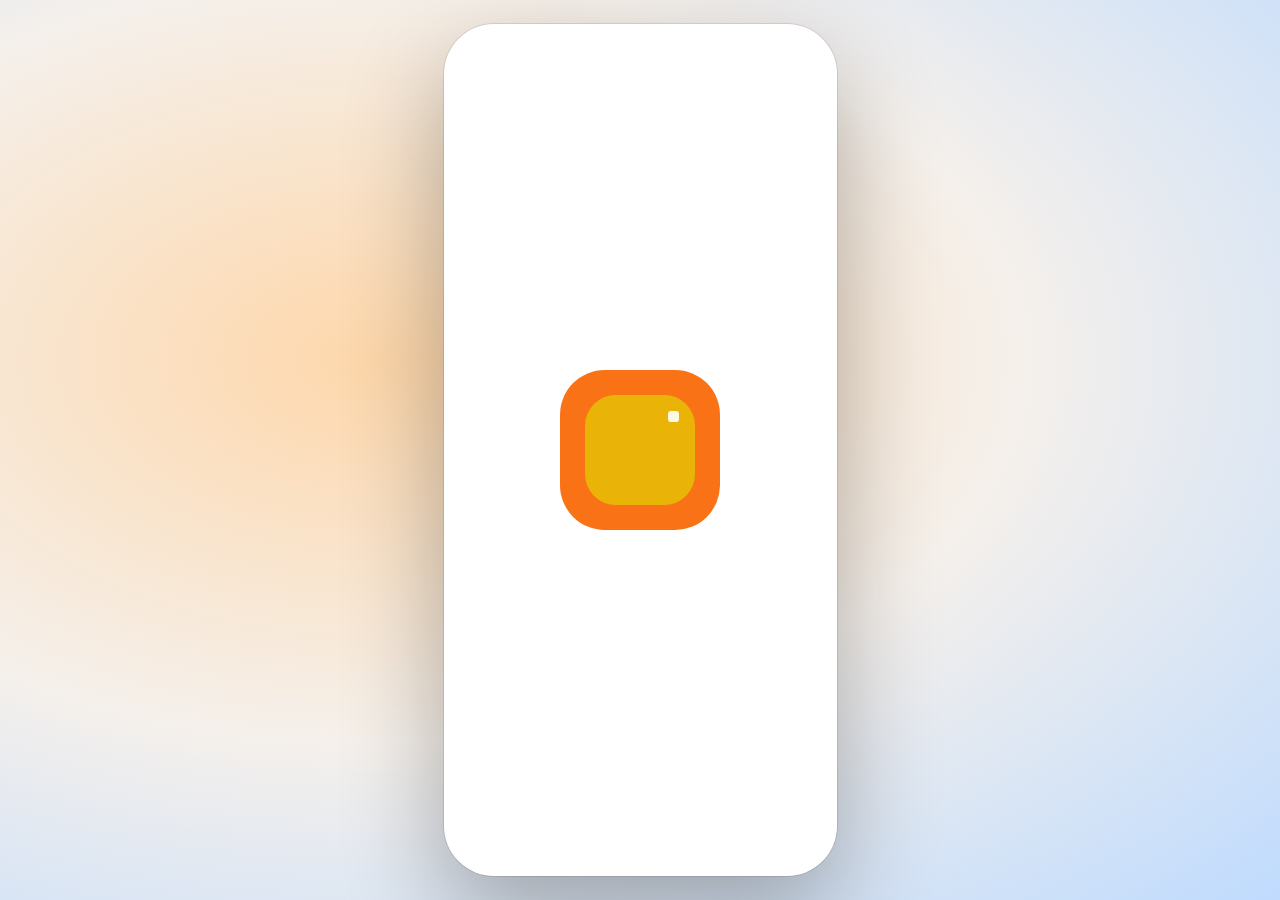
==== commit 0fe46f5e: "feat: smooth fill animation + challenge timer overlay - Toutes les barres démarrent à 0% et s'animen" ====
--- a/app/index.html
+++ b/app/index.html
@@ -230,6 +230,26 @@
     </div>
   </div>
 
+  <!-- TIMER OVERLAY -->
+  <div id="timer-overlay" class="timer-overlay hidden">
+    <div class="timer-card">
+      <button class="timer-x" id="timer-cancel">✕</button>
+      <div class="timer-emoji-big" id="timer-emoji">🏃</div>
+      <div class="timer-challenge-name" id="timer-name">Challenge</div>
+      <div class="timer-ring-wrap">
+        <svg class="timer-svg" viewBox="0 0 200 200">
+          <circle class="timer-ring-bg"   cx="100" cy="100" r="80"/>
+          <circle class="timer-ring-fill" id="timer-ring-fill" cx="100" cy="100" r="80"/>
+        </svg>
+        <div class="timer-countdown" id="timer-display">00:00</div>
+      </div>
+      <div class="timer-row">
+        <button class="timer-btn-secondary" id="timer-pause">⏸ Pause</button>
+        <button class="timer-btn-primary"   id="timer-done">✓ Terminé !</button>
+      </div>
+    </div>
+  </div>
+
   <script src="app.js"></script>
 </body>
 </html>
--- a/app/style.css
+++ b/app/style.css
@@ -3,6 +3,7 @@
 ═══════════════════════════════════════ */
 
 *, *::before, *::after { box-sizing: border-box; margin: 0; padding: 0; }
+.hidden { display: none !important; }
 
 :root {
   --orange:   #F97316;
@@ -71,13 +72,17 @@
   flex-direction: column;
 }
 .screen.active { display: flex; }
+/* Sécurité absolue : jamais deux écrans visibles en même temps */
+.screen:not(.active) { display: none !important; }
 
 @media (min-width: 600px) {
   body { display: flex; align-items: center; justify-content: center; }
 
-  .screen {
+  .screen:not(.active) { display: none !important; }
+  .screen.active {
     position: relative;
     inset: auto;
+    display: flex;
     width: 393px;
     height: min(852px, 95vh);
     border-radius: 50px;
@@ -85,7 +90,6 @@
     box-shadow: 0 40px 100px rgba(0,0,0,0.3), 0 0 0 1px rgba(0,0,0,0.1);
     flex-shrink: 0;
   }
-  .screen.active { display: flex; }
 
   body::before {
     content: '';
@@ -95,7 +99,8 @@
     z-index: -1;
   }
 
-  /* Sur desktop : pill ancré dans le cadre (position absolute sur #app) */
+  /* Sur desktop : pill ancré dans le cadre */
+  #app { position: relative; }
   .bottom-nav {
     position: absolute;
     left: 16px;
@@ -263,12 +268,9 @@
 ══════════════════════════════════════════ */
 #app {
   display: flex;
-  flex: 1;
   flex-direction: column;
   background: var(--bg-off);
-  position: relative;
   overflow: hidden;
-  min-height: 0;
 }
 .tab {
   display: none; flex: 1; min-height: 0; flex-direction: column;
@@ -680,7 +682,7 @@
 .progress-bar-fill {
   height: 100%; border-radius: 6px;
   background: linear-gradient(90deg, var(--orange) 0%, var(--amber) 100%);
-  transition: width 0.6s ease;
+  transition: width 0.7s cubic-bezier(0.34, 1.2, 0.64, 1);
 }
 .tracking-stats {
   display: grid; grid-template-columns: 1fr 1fr 1fr;
@@ -778,7 +780,7 @@
   width: 100%; height: 4px; background: var(--gray-l);
   border-radius: 2px; margin-top: 4px; overflow: hidden;
 }
-.friend-score-fill { height: 100%; background: var(--orange); border-radius: 2px; }
+.friend-score-fill { height: 100%; background: var(--orange); border-radius: 2px; transition: width 0.7s cubic-bezier(0.34, 1.2, 0.64, 1); }
 .friend-detail { flex: 1; }
 .friend-sub { font-size: 11px; color: var(--gray); margin-top: 2px; }
 .no-friends-msg {
@@ -1014,3 +1016,94 @@
 /* ── LISTS ── */
 #all-challenges-list,
 #tracking-list { padding: 0 20px; }
+
+/* ══════════════════════════════════════════
+   TIMER OVERLAY
+══════════════════════════════════════════ */
+.timer-overlay {
+  position: fixed; inset: 0;
+  background: rgba(15,12,8,.82);
+  backdrop-filter: blur(14px);
+  -webkit-backdrop-filter: blur(14px);
+  display: flex; align-items: center; justify-content: center;
+  z-index: 700;
+}
+
+.timer-card {
+  position: relative;
+  background: var(--bg);
+  border-radius: 28px;
+  padding: 28px 24px 24px;
+  width: calc(100% - 48px);
+  max-width: 340px;
+  display: flex; flex-direction: column; align-items: center;
+  gap: 18px;
+  box-shadow: 0 32px 64px rgba(0,0,0,.28);
+  animation: timerCardIn .32s cubic-bezier(.34,1.4,.64,1) both;
+}
+@keyframes timerCardIn {
+  from { transform: scale(.84) translateY(24px); opacity: 0; }
+  to   { transform: scale(1)   translateY(0);    opacity: 1; }
+}
+
+.timer-x {
+  position: absolute; top: 14px; right: 14px;
+  width: 30px; height: 30px; border-radius: 50%;
+  background: var(--gray-l); border: none;
+  font-size: 13px; font-weight: 700; color: var(--gray);
+  cursor: pointer; display: flex; align-items: center; justify-content: center;
+  transition: background .15s;
+}
+.timer-x:hover { background: var(--border); }
+
+.timer-emoji-big      { font-size: 40px; line-height: 1; }
+.timer-challenge-name {
+  font-size: 18px; font-weight: 700; color: var(--dark);
+  text-align: center; padding: 0 28px;
+}
+
+.timer-ring-wrap {
+  position: relative;
+  width: 200px; height: 200px;
+  display: flex; align-items: center; justify-content: center;
+}
+.timer-svg {
+  position: absolute; inset: 0;
+  width: 200px; height: 200px;
+  transform: rotate(-90deg);
+}
+.timer-ring-bg {
+  fill: none;
+  stroke: var(--gray-l);
+  stroke-width: 13;
+}
+.timer-ring-fill {
+  fill: none;
+  stroke: var(--orange);
+  stroke-width: 13;
+  stroke-linecap: round;
+  stroke-dasharray: 502.65;
+  stroke-dashoffset: 502.65;
+}
+.timer-countdown {
+  font-size: 48px; font-weight: 800; letter-spacing: -2px;
+  color: var(--dark);
+  font-variant-numeric: tabular-nums;
+  position: relative; z-index: 1;
+}
+
+.timer-row {
+  display: flex; gap: 10px; width: 100%;
+}
+.timer-btn-secondary,
+.timer-btn-primary {
+  flex: 1; padding: 13px 8px;
+  border-radius: 16px; border: none;
+  font-family: var(--font-sans); font-size: 14px; font-weight: 700;
+  cursor: pointer;
+  transition: opacity .15s, transform .12s;
+}
+.timer-btn-secondary:active,
+.timer-btn-primary:active  { transform: scale(.96); }
+.timer-btn-secondary { background: var(--gray-l); color: var(--dark); }
+.timer-btn-primary   { background: var(--dark);   color: white; }
